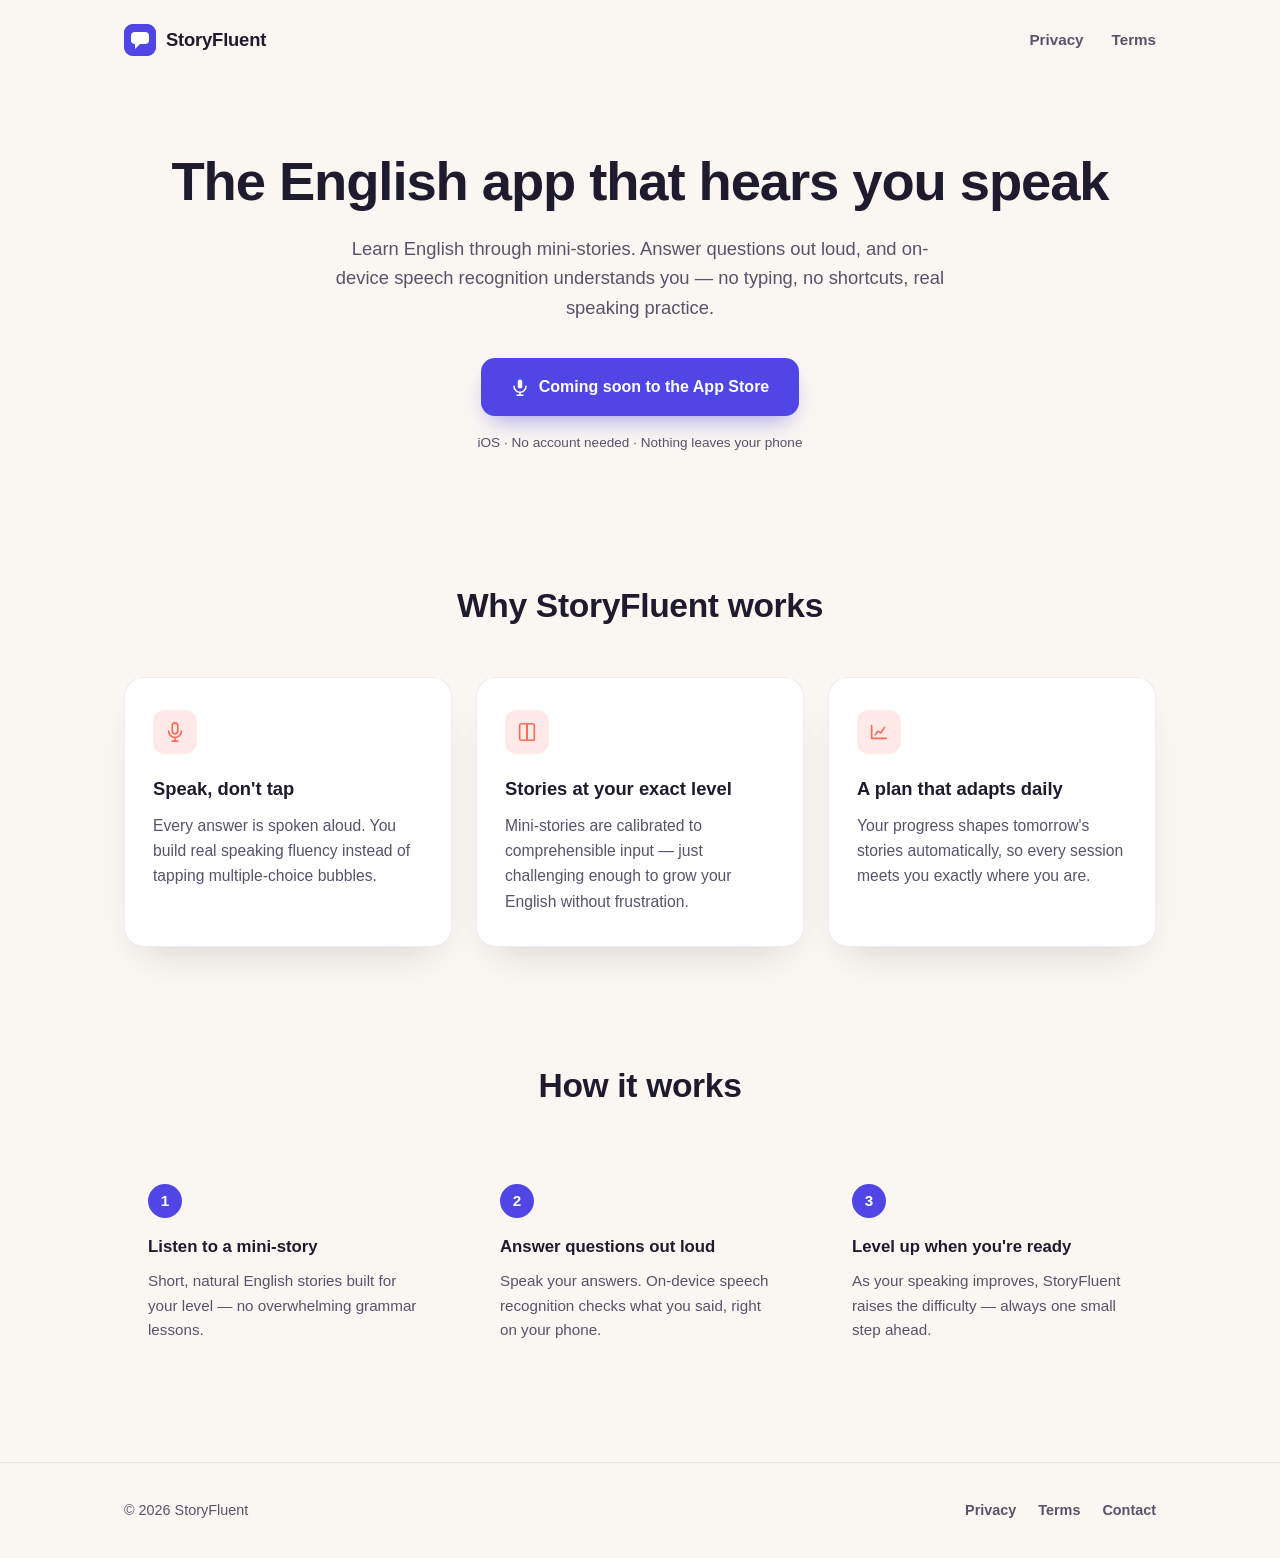
==== index.html @ bf3b64d8 "feat(site): landing page, privacy policy, terms of use" ====
<!doctype html>
<html lang="en">
<head>
<meta charset="utf-8">
<meta name="viewport" content="width=device-width, initial-scale=1">
<title>StoryFluent — The English app that hears you speak</title>
<meta name="description" content="StoryFluent teaches English through mini-stories. You speak your answers out loud, and on-device speech recognition understands you — no typing, no accounts, no data leaves your phone.">
<link rel="icon" type="image/svg+xml" href="data:image/svg+xml,%3Csvg xmlns='http://www.w3.org/2000/svg' viewBox='0 0 64 64'%3E%3Crect width='64' height='64' rx='16' fill='%234F46E5'/%3E%3Crect x='14' y='16' width='36' height='24' rx='8' fill='white'/%3E%3Cpolygon points='22,40 22,50 32,40' fill='white'/%3E%3C/svg%3E">
<link rel="stylesheet" href="style.css">
</head>
<body>

<header class="nav">
  <div class="wrap">
    <a class="logo" href="/">
      <svg class="logo-mark" viewBox="0 0 64 64" width="32" height="32" aria-hidden="true">
        <rect width="64" height="64" rx="16" fill="#4F46E5"/>
        <rect x="14" y="16" width="36" height="24" rx="8" fill="white"/>
        <polygon points="22,40 22,50 32,40" fill="white"/>
      </svg>
      StoryFluent
    </a>
    <ul class="nav-links">
      <li><a href="privacy/">Privacy</a></li>
      <li><a href="terms/">Terms</a></li>
    </ul>
  </div>
</header>

<main>
  <section class="hero">
    <div class="wrap">
      <h1>The English app that hears you speak</h1>
      <p class="subline">Learn English through mini-stories. Answer questions out loud, and on-device speech recognition understands you — no typing, no shortcuts, real speaking practice.</p>
      <a class="btn" href="#">
        <svg width="18" height="18" viewBox="0 0 24 24" fill="none" aria-hidden="true">
          <path d="M12 2a3 3 0 0 0-3 3v6a3 3 0 0 0 6 0V5a3 3 0 0 0-3-3Z" fill="white"/>
          <path d="M5 11a1 1 0 1 0-2 0 9 9 0 0 0 8 8.94V22H8a1 1 0 1 0 0 2h8a1 1 0 1 0 0-2h-3v-2.06A9 9 0 0 0 21 11a1 1 0 1 0-2 0 7 7 0 0 1-14 0Z" fill="white"/>
        </svg>
        Coming soon to the App Store
      </a>
      <p class="hero-note">iOS · No account needed · Nothing leaves your phone</p>
    </div>
  </section>

  <section class="features">
    <div class="wrap">
      <h2 class="section-title">Why StoryFluent works</h2>
      <div class="card-grid">
        <div class="card">
          <div class="card-icon">
            <svg viewBox="0 0 24 24" fill="none" aria-hidden="true">
              <path d="M12 2a3 3 0 0 0-3 3v6a3 3 0 0 0 6 0V5a3 3 0 0 0-3-3Z" stroke="#FF6B57" stroke-width="1.8"/>
              <path d="M5 11a7 7 0 0 0 14 0M12 18v4m-3 0h6" stroke="#FF6B57" stroke-width="1.8" stroke-linecap="round"/>
            </svg>
          </div>
          <h3>Speak, don't tap</h3>
          <p>Every answer is spoken aloud. You build real speaking fluency instead of tapping multiple-choice bubbles.</p>
        </div>
        <div class="card">
          <div class="card-icon">
            <svg viewBox="0 0 24 24" fill="none" aria-hidden="true">
              <path d="M4 5a2 2 0 0 1 2-2h6v18H6a2 2 0 0 1-2-2Z" stroke="#FF6B57" stroke-width="1.8" stroke-linejoin="round"/>
              <path d="M20 5a2 2 0 0 0-2-2h-6v18h6a2 2 0 0 0 2-2Z" stroke="#FF6B57" stroke-width="1.8" stroke-linejoin="round"/>
            </svg>
          </div>
          <h3>Stories at your exact level</h3>
          <p>Mini-stories are calibrated to comprehensible input — just challenging enough to grow your English without frustration.</p>
        </div>
        <div class="card">
          <div class="card-icon">
            <svg viewBox="0 0 24 24" fill="none" aria-hidden="true">
              <path d="M4 19V5m0 14h16M8 15l3-4 3 2 4-6" stroke="#FF6B57" stroke-width="1.8" stroke-linecap="round" stroke-linejoin="round"/>
            </svg>
          </div>
          <h3>A plan that adapts daily</h3>
          <p>Your progress shapes tomorrow's stories automatically, so every session meets you exactly where you are.</p>
        </div>
      </div>
    </div>
  </section>

  <section class="how">
    <div class="wrap">
      <h2 class="section-title">How it works</h2>
      <div class="steps">
        <div class="step">
          <span class="step-num">1</span>
          <h3>Listen to a mini-story</h3>
          <p>Short, natural English stories built for your level — no overwhelming grammar lessons.</p>
        </div>
        <div class="step">
          <span class="step-num">2</span>
          <h3>Answer questions out loud</h3>
          <p>Speak your answers. On-device speech recognition checks what you said, right on your phone.</p>
        </div>
        <div class="step">
          <span class="step-num">3</span>
          <h3>Level up when you're ready</h3>
          <p>As your speaking improves, StoryFluent raises the difficulty — always one small step ahead.</p>
        </div>
      </div>
    </div>
  </section>
</main>

<footer class="site-footer">
  <div class="wrap">
    <span>© 2026 StoryFluent</span>
    <ul class="footer-links">
      <li><a href="privacy/">Privacy</a></li>
      <li><a href="terms/">Terms</a></li>
      <li><a href="mailto:alihuseyneliyev12@gmail.com">Contact</a></li>
    </ul>
  </div>
</footer>

</body>
</html>
---- style.css ----
/* StoryFluent — shared stylesheet */

:root {
  --indigo: #4F46E5;
  --indigo-dark: #4038C7;
  --coral: #FF6B57;
  --ivory: #FAF7F2;
  --ink: #1E1B2E;
  --ink-soft: #57536B;
  --card-bg: #FFFFFF;
  --border: rgba(30, 27, 46, 0.08);
  --shadow: 0 20px 40px -20px rgba(30, 27, 46, 0.18);
}

@media (prefers-color-scheme: dark) {
  :root {
    --ivory: #16141F;
    --ink: #F3F1F8;
    --ink-soft: #B4AFC7;
    --card-bg: #1F1C2C;
    --border: rgba(255, 255, 255, 0.08);
    --shadow: 0 20px 40px -20px rgba(0, 0, 0, 0.5);
  }
}

* {
  box-sizing: border-box;
}

html {
  scroll-behavior: smooth;
}

body {
  margin: 0;
  background: var(--ivory);
  color: var(--ink);
  font-family: -apple-system, BlinkMacSystemFont, "Segoe UI", Roboto, Helvetica, Arial, sans-serif;
  line-height: 1.6;
  -webkit-font-smoothing: antialiased;
}

a {
  color: inherit;
}

img, svg {
  max-width: 100%;
  display: block;
}

.wrap {
  max-width: 1080px;
  margin: 0 auto;
  padding: 0 24px;
}

/* Nav */

.nav {
  padding: 24px 0;
}

.nav .wrap {
  display: flex;
  align-items: center;
  justify-content: space-between;
  gap: 16px;
}

.logo {
  display: flex;
  align-items: center;
  gap: 10px;
  font-weight: 800;
  font-size: 1.15rem;
  letter-spacing: -0.01em;
  text-decoration: none;
  color: var(--ink);
}

.logo-mark {
  width: 32px;
  height: 32px;
  border-radius: 9px;
  background: var(--indigo);
  flex-shrink: 0;
}

.nav-links {
  display: flex;
  gap: 28px;
  list-style: none;
  margin: 0;
  padding: 0;
}

.nav-links a {
  text-decoration: none;
  color: var(--ink-soft);
  font-size: 0.95rem;
  font-weight: 600;
  transition: color 0.15s ease;
}

.nav-links a:hover {
  color: var(--indigo);
}

/* Hero */

.hero {
  padding: 72px 0 88px;
  text-align: center;
}

.hero h1 {
  font-size: clamp(2.2rem, 5vw, 3.4rem);
  line-height: 1.1;
  letter-spacing: -0.02em;
  margin: 0 0 22px;
  font-weight: 800;
}

.hero .subline {
  max-width: 620px;
  margin: 0 auto 36px;
  font-size: 1.15rem;
  color: var(--ink-soft);
}

.btn {
  display: inline-flex;
  align-items: center;
  gap: 10px;
  background: var(--indigo);
  color: #fff;
  text-decoration: none;
  font-weight: 700;
  font-size: 1rem;
  padding: 16px 30px;
  border-radius: 14px;
  box-shadow: 0 12px 24px -10px rgba(79, 70, 229, 0.55);
  transition: transform 0.15s ease, box-shadow 0.15s ease, background 0.15s ease;
}

.btn:hover {
  background: var(--indigo-dark);
  transform: translateY(-2px);
  box-shadow: 0 16px 30px -10px rgba(79, 70, 229, 0.6);
}

.hero-note {
  margin-top: 16px;
  font-size: 0.85rem;
  color: var(--ink-soft);
}

/* Feature cards */

.features {
  padding: 24px 0 88px;
}

.section-title {
  text-align: center;
  font-size: clamp(1.6rem, 3vw, 2.1rem);
  font-weight: 800;
  letter-spacing: -0.01em;
  margin: 0 0 44px;
}

.card-grid {
  display: grid;
  grid-template-columns: repeat(3, 1fr);
  gap: 24px;
}

.card {
  background: var(--card-bg);
  border: 1px solid var(--border);
  border-radius: 20px;
  padding: 32px 28px;
  box-shadow: var(--shadow);
}

.card-icon {
  width: 44px;
  height: 44px;
  border-radius: 12px;
  background: rgba(255, 107, 87, 0.14);
  display: flex;
  align-items: center;
  justify-content: center;
  margin-bottom: 20px;
}

.card-icon svg {
  width: 22px;
  height: 22px;
}

.card h3 {
  font-size: 1.15rem;
  margin: 0 0 10px;
  font-weight: 700;
}

.card p {
  margin: 0;
  color: var(--ink-soft);
  font-size: 0.98rem;
}

/* How it works */

.how {
  padding: 24px 0 96px;
}

.steps {
  display: grid;
  grid-template-columns: repeat(3, 1fr);
  gap: 24px;
}

.step {
  position: relative;
  padding: 28px 24px 24px;
  text-align: left;
}

.step-num {
  display: inline-flex;
  align-items: center;
  justify-content: center;
  width: 34px;
  height: 34px;
  border-radius: 50%;
  background: var(--indigo);
  color: #fff;
  font-weight: 800;
  font-size: 0.95rem;
  margin-bottom: 16px;
}

.step h3 {
  font-size: 1.05rem;
  margin: 0 0 8px;
  font-weight: 700;
}

.step p {
  margin: 0;
  color: var(--ink-soft);
  font-size: 0.95rem;
}

/* Footer */

.site-footer {
  border-top: 1px solid var(--border);
  padding: 36px 0;
}

.site-footer .wrap {
  display: flex;
  flex-wrap: wrap;
  align-items: center;
  justify-content: space-between;
  gap: 16px;
  font-size: 0.9rem;
  color: var(--ink-soft);
}

.footer-links {
  display: flex;
  gap: 22px;
  list-style: none;
  margin: 0;
  padding: 0;
}

.footer-links a {
  text-decoration: none;
  color: var(--ink-soft);
  font-weight: 600;
}

.footer-links a:hover {
  color: var(--indigo);
}

/* Legal pages */

.legal {
  padding: 56px 0 96px;
}

.legal-header {
  margin-bottom: 40px;
}

.legal-header h1 {
  font-size: clamp(1.8rem, 4vw, 2.4rem);
  margin: 0 0 8px;
  font-weight: 800;
  letter-spacing: -0.01em;
}

.legal-header .effective {
  color: var(--ink-soft);
  font-size: 0.95rem;
}

.legal-body {
  max-width: 720px;
}

.legal-body h2 {
  font-size: 1.2rem;
  margin: 40px 0 12px;
  font-weight: 700;
}

.legal-body h2:first-child {
  margin-top: 0;
}

.legal-body p {
  color: var(--ink-soft);
  margin: 0 0 14px;
}

.legal-body ul {
  color: var(--ink-soft);
  padding-left: 20px;
  margin: 0 0 14px;
}

.legal-body li {
  margin-bottom: 8px;
}

.legal-body a {
  color: var(--indigo);
  font-weight: 600;
}

.back-link {
  display: inline-block;
  margin-bottom: 32px;
  font-size: 0.9rem;
  font-weight: 600;
  color: var(--indigo);
  text-decoration: none;
}

/* Responsive */

@media (max-width: 800px) {
  .card-grid, .steps {
    grid-template-columns: 1fr;
  }
}

@media (max-width: 560px) {
  .nav-links {
    gap: 18px;
  }

  .hero {
    padding: 52px 0 64px;
  }

  .features, .how {
    padding-bottom: 64px;
  }
}
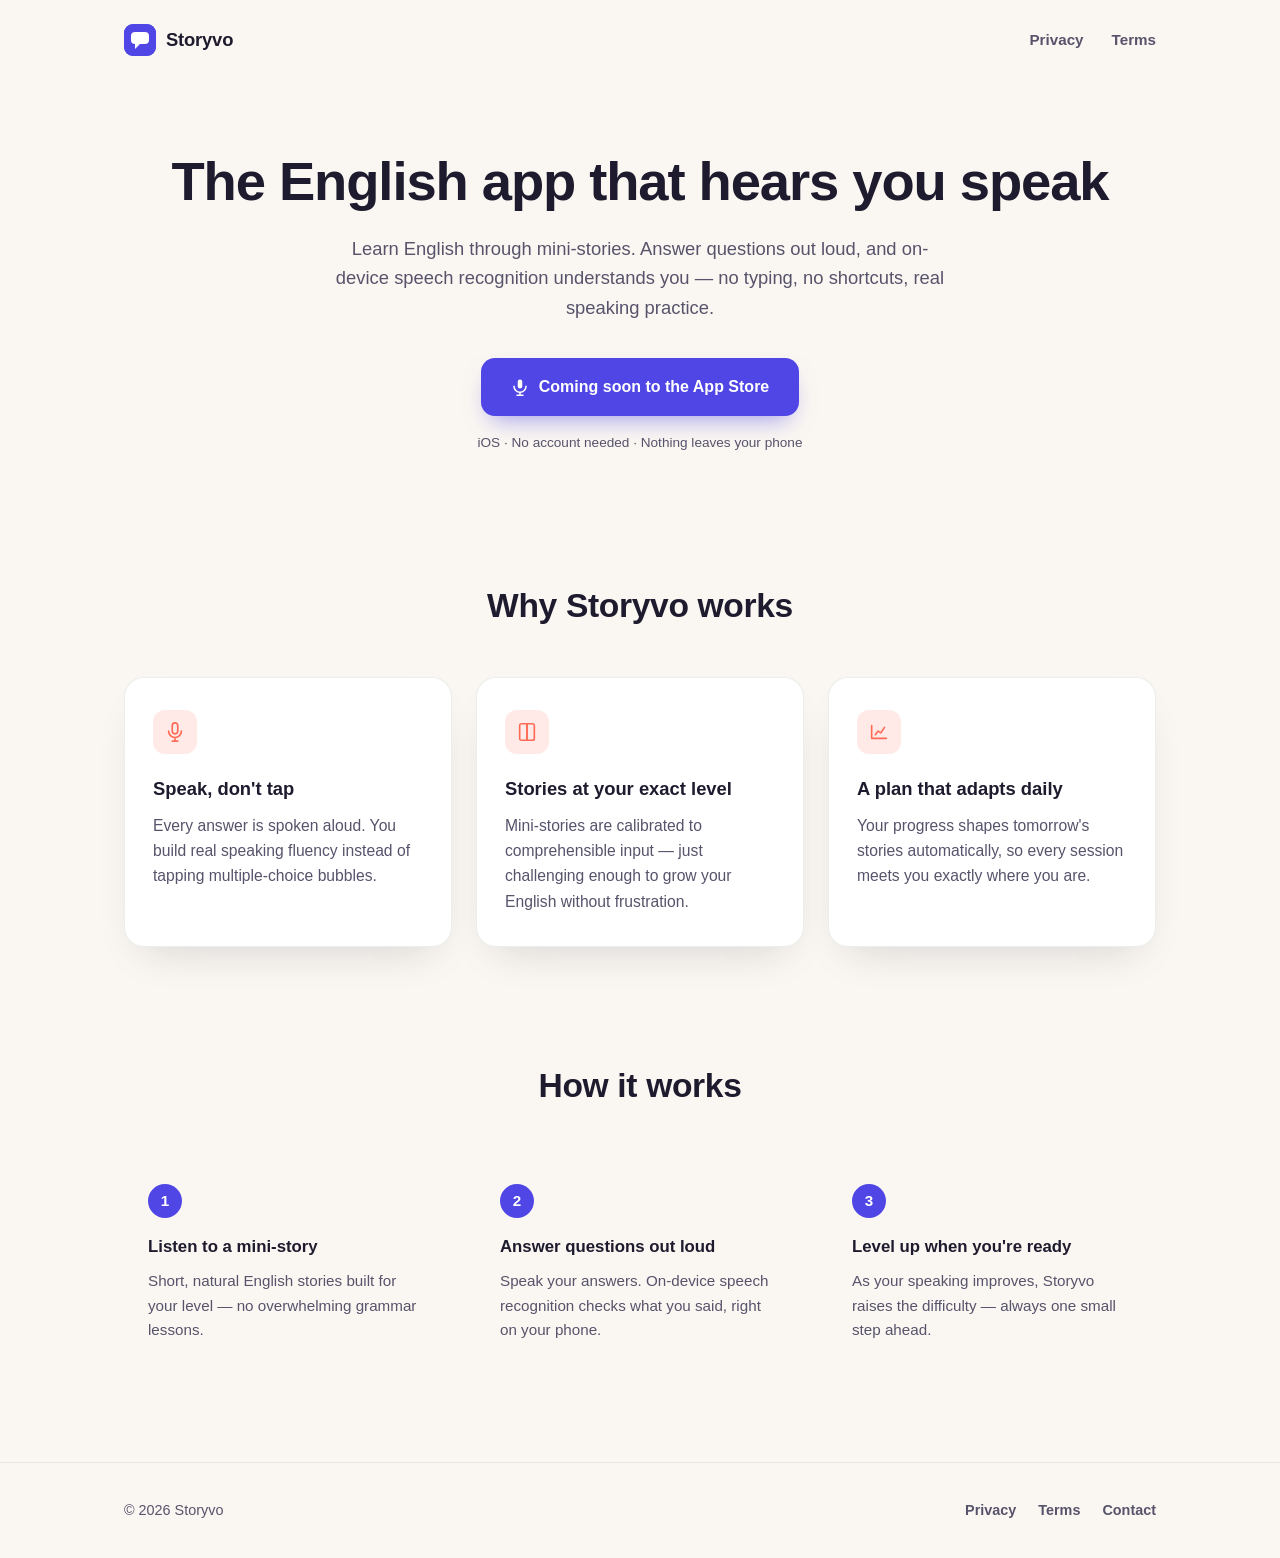
==== commit 667f9132: "feat(site): rebrand to Storyvo" ====
--- a/index.html
+++ b/index.html
@@ -3,8 +3,8 @@
 <head>
 <meta charset="utf-8">
 <meta name="viewport" content="width=device-width, initial-scale=1">
-<title>StoryFluent — The English app that hears you speak</title>
-<meta name="description" content="StoryFluent teaches English through mini-stories. You speak your answers out loud, and on-device speech recognition understands you — no typing, no accounts, no data leaves your phone.">
+<title>Storyvo — The English app that hears you speak</title>
+<meta name="description" content="Storyvo teaches English through mini-stories. You speak your answers out loud, and on-device speech recognition understands you — no typing, no accounts, no data leaves your phone.">
 <link rel="icon" type="image/svg+xml" href="data:image/svg+xml,%3Csvg xmlns='http://www.w3.org/2000/svg' viewBox='0 0 64 64'%3E%3Crect width='64' height='64' rx='16' fill='%234F46E5'/%3E%3Crect x='14' y='16' width='36' height='24' rx='8' fill='white'/%3E%3Cpolygon points='22,40 22,50 32,40' fill='white'/%3E%3C/svg%3E">
 <link rel="stylesheet" href="style.css">
 </head>
@@ -18,7 +18,7 @@
         <rect x="14" y="16" width="36" height="24" rx="8" fill="white"/>
         <polygon points="22,40 22,50 32,40" fill="white"/>
       </svg>
-      StoryFluent
+      Storyvo
     </a>
     <ul class="nav-links">
       <li><a href="privacy/">Privacy</a></li>
@@ -45,7 +45,7 @@
 
   <section class="features">
     <div class="wrap">
-      <h2 class="section-title">Why StoryFluent works</h2>
+      <h2 class="section-title">Why Storyvo works</h2>
       <div class="card-grid">
         <div class="card">
           <div class="card-icon">
@@ -97,7 +97,7 @@
         <div class="step">
           <span class="step-num">3</span>
           <h3>Level up when you're ready</h3>
-          <p>As your speaking improves, StoryFluent raises the difficulty — always one small step ahead.</p>
+          <p>As your speaking improves, Storyvo raises the difficulty — always one small step ahead.</p>
         </div>
       </div>
     </div>
@@ -106,7 +106,7 @@
 
 <footer class="site-footer">
   <div class="wrap">
-    <span>© 2026 StoryFluent</span>
+    <span>© 2026 Storyvo</span>
     <ul class="footer-links">
       <li><a href="privacy/">Privacy</a></li>
       <li><a href="terms/">Terms</a></li>
--- a/style.css
+++ b/style.css
@@ -1,4 +1,4 @@
-/* StoryFluent — shared stylesheet */
+/* Storyvo — shared stylesheet */
 
 :root {
   --indigo: #4F46E5;
